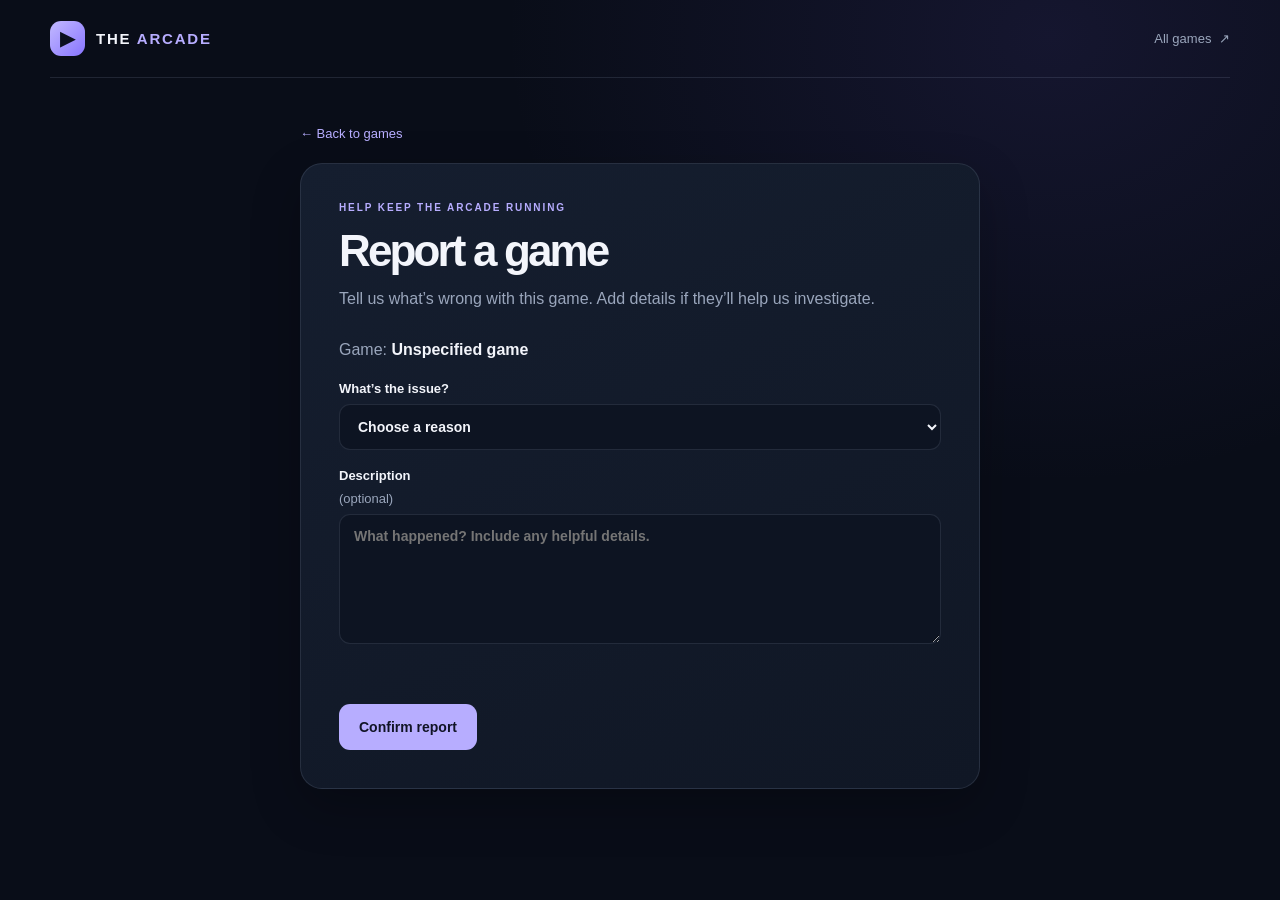
==== report.html @ 0aca0a50 "Add game reports and category navigation" ====
<!DOCTYPE html>
<html lang="en">
<head>
    <meta charset="UTF-8">
    <meta name="viewport" content="width=device-width, initial-scale=1.0">
    <meta name="theme-color" content="#0b1020">
    <title>Report a game</title>
    <link rel="stylesheet" href="gamesdesign.css">
    <link rel="icon" href="assets/gGames.jpg">
    <style>
        .report-main { width:min(680px, calc(100% - 32px)); margin:46px auto; }
        .report-card { padding:clamp(22px,5vw,38px); border:1px solid var(--line); border-radius:22px; background:linear-gradient(155deg,#151e2f,#101725); box-shadow:0 18px 50px rgba(0,0,0,.24); }
        .report-card h1 { margin:0 0 12px; font-size:clamp(30px,5vw,44px); }
        .report-intro { margin:0 0 28px; color:var(--muted); line-height:1.7; }
        .report-form { display:grid; gap:18px; }
        .report-form label { display:grid; gap:8px; color:var(--text); font-size:13px; font-weight:700; }
        .report-form select, .report-form textarea { width:100%; padding:13px 14px; border:1px solid var(--line); border-radius:11px; color:var(--text); background:#0d1422; font:inherit; font-size:14px; }
        .report-form textarea { min-height:130px; resize:vertical; }
        .report-form select:focus, .report-form textarea:focus { outline:2px solid var(--accent); outline-offset:2px; }
        .report-game { margin:0 0 22px; color:var(--muted); }
        .report-game strong { color:var(--text); }
        .report-submit { justify-self:start; min-height:46px; padding:0 20px; border:0; border-radius:11px; color:#111426; background:var(--accent-bright); font:700 14px Montserrat,Arial,sans-serif; cursor:pointer; }
        .report-submit:hover { background:#d0caff; }
        .report-status { min-height:24px; margin:0; color:#b7adff; font-size:13px; line-height:1.6; }
        .report-back { display:inline-block; margin-bottom:22px; color:#b7adff; font-size:13px; text-decoration:none; }
        .report-back:hover { color:#fff; }
    </style>
    <script src="report.js" defer></script>
</head>
<body>
    <header class="site-header"><a class="brand" href="index.html"><span class="brand-mark" aria-hidden="true">▶</span><span>THE <span class="brand-accent">ARCADE</span></span></a><a class="backup-link" href="index.html">All games <span aria-hidden="true">↗</span></a></header>
    <main class="report-main">
        <a class="report-back" href="index.html">← Back to games</a>
        <section class="report-card" aria-labelledby="report-title">
            <p class="eyebrow">HELP KEEP THE ARCADE RUNNING</p>
            <h1 id="report-title">Report a game</h1>
            <p class="report-intro">Tell us what’s wrong with this game. Add details if they’ll help us investigate.</p>
            <p class="report-game" id="reportGame"></p>
            <form class="report-form" id="reportForm">
                <label for="reason">What’s the issue?
                    <select id="reason" name="reason" required>
                        <option value="">Choose a reason</option>
                        <option>Game doesn't work</option>
                        <option>Game is blocked</option>
                        <option>Game is not appropriate</option>
                    </select>
                </label>
                <label for="description">Description <span style="color:var(--muted);font-weight:400">(optional)</span>
                    <textarea id="description" name="description" maxlength="1000" placeholder="What happened? Include any helpful details."></textarea>
                </label>
                <p class="report-status" id="reportStatus" role="status" aria-live="polite"></p>
                <button class="report-submit" type="submit">Confirm report</button>
            </form>
        </section>
    </main>
</body>
</html>
---- gamesdesign.css ----
@font-face {
    font-family: Montserrat;
    src: url(fonts/Montserrat-VariableFont_wght.ttf);
    font-display: swap;
}

:root {
    color-scheme: dark;
    --page: #090d18;
    --surface: #111827;
    --surface-raised: #172033;
    --text: #f3f5fb;
    --muted: #9aa6bc;
    --line: rgba(167, 183, 212, 0.14);
    --accent: #9b8cff;
    --accent-bright: #b7adff;
}

* { box-sizing: border-box; }

html { scroll-behavior: smooth; }

body {
    min-height: 100vh;
    margin: 0;
    color: var(--text);
    background:
        radial-gradient(ellipse at 82% 4%, rgba(80, 65, 160, 0.17), transparent 34rem),
        var(--page);
    font-family: Montserrat, Arial, sans-serif;
    text-align: left;
}

a { color: inherit; }

.site-header {
    width: min(1180px, calc(100% - 48px));
    height: 78px;
    margin: 0 auto;
    display: flex;
    align-items: center;
    justify-content: space-between;
    border-bottom: 1px solid var(--line);
}

.brand {
    display: inline-flex;
    align-items: center;
    gap: 11px;
    color: var(--text);
    font-size: 15px;
    font-weight: 800;
    letter-spacing: 0.12em;
    text-decoration: none;
}

.brand-mark {
    display: grid;
    width: 35px;
    height: 35px;
    place-items: center;
    border-radius: 11px;
    color: #0c1020;
    background: linear-gradient(135deg, #c2b9ff, #8875ff);
    font-size: 19px;
    letter-spacing: 0;
}

.brand-accent { color: var(--accent-bright); }

.backup-link {
    color: var(--muted);
    font-size: 13px;
    text-decoration: none;
    transition: color 160ms ease;
}

.backup-link:hover { color: var(--text); }
.backup-link span { padding-left: 4px; }

main { width: min(1180px, calc(100% - 48px)); margin: 0 auto; }

.hero {
    position: relative;
    display: flex;
    min-height: 370px;
    align-items: center;
    justify-content: space-between;
    overflow: hidden;
    margin: 32px 0 62px;
    padding: 48px 66px;
    border: 1px solid rgba(180, 170, 255, 0.16);
    border-radius: 28px;
    background: linear-gradient(112deg, #171b32 0%, #171a31 49%, #28224a 100%);
    box-shadow: 0 25px 80px rgba(0, 0, 0, 0.22);
}

.hero::after {
    position: absolute;
    inset: 0;
    content: "";
    pointer-events: none;
    background: linear-gradient(90deg, transparent 56%, rgba(155, 140, 255, 0.04));
}

.hero-copy { position: relative; z-index: 1; max-width: 590px; }
.eyebrow { margin: 0 0 15px; color: var(--accent-bright); font-size: 10px; font-weight: 800; letter-spacing: 0.19em; }
.status-dot { display: inline-block; width: 7px; height: 7px; margin: 0 8px 1px 0; border-radius: 50%; background: #83e6ba; box-shadow: 0 0 12px rgba(131, 230, 186, 0.65); }

h1 { margin: 0; font-size: clamp(42px, 6vw, 68px); font-weight: 800; letter-spacing: -0.065em; line-height: 1.03; }
h1 span { color: var(--accent-bright); }
.hero-description { max-width: 420px; margin: 19px 0 25px; color: #b5bed0; font-size: 14px; line-height: 1.8; }
.hero-meta { display: flex; align-items: center; gap: 12px; color: #a9b2c5; font-size: 11px; }
.game-count { color: var(--text); font-weight: 700; }
.meta-divider { width: 1px; height: 14px; background: rgba(255,255,255,.25); }

.hero-art { position: relative; width: 260px; height: 240px; margin: 0 40px 0 20px; flex: 0 0 260px; }
.art-orbit { position: absolute; inset: 16px; border: 1px solid rgba(192, 182, 255, 0.2); border-radius: 50%; transform: rotate(-25deg) scaleY(.55); }
.orbit-two { inset: 37px -1px; transform: rotate(38deg) scaleY(.58); border-color: rgba(192, 182, 255, 0.13); }
.art-card { position: absolute; top: 54px; left: 80px; display: grid; width: 105px; height: 125px; place-items: center; border: 1px solid rgba(255,255,255,.27); border-radius: 24px; background: linear-gradient(145deg, #aa9bff, #6754cb); box-shadow: 0 22px 65px rgba(126, 103, 255, .35), inset 0 1px 1px rgba(255,255,255,.45); transform: rotate(10deg); }
.art-card span { display: grid; width: 48px; height: 48px; place-items: center; padding-left: 4px; border-radius: 50%; color: #7866da; background: #f4f1ff; font-size: 18px; }
.art-spark { position: absolute; z-index: 1; color: #d3ccff; }
.spark-one { top: 22px; right: 34px; font-size: 30px; }
.spark-two { bottom: 30px; left: 30px; color: #8e7dff; font-size: 24px; }

.library { padding-bottom: 54px; }
.section-heading { display: flex; align-items: end; justify-content: space-between; gap: 20px; margin-bottom: 22px; }
.section-heading .eyebrow { margin-bottom: 8px; }
h2 { margin: 0; font-size: clamp(23px, 3vw, 30px); letter-spacing: -0.04em; }
.section-note { margin: 0 0 3px; color: var(--muted); font-size: 12px; }

.category-nav { display: flex; gap: 8px; overflow-x: auto; padding: 1px 1px 14px; scrollbar-width: thin; }
.category-link { flex: 0 0 auto; padding: 10px 15px; border: 1px solid var(--line); border-radius: 999px; color: #b8c0d0; background: rgba(255,255,255,.025); font-size: 11px; font-weight: 650; text-decoration: none; transition: .18s ease; }
.category-link:hover { border-color: rgba(183,173,255,.55); color: var(--text); background: rgba(155,140,255,.1); }
.category-link.active { border-color: transparent; color: #111426; background: var(--accent-bright); }

.search-wrap { display: flex; height: 54px; align-items: center; gap: 12px; margin: 13px 0 17px; padding: 0 17px; border: 1px solid var(--line); border-radius: 14px; background: var(--surface); transition: border-color .2s, box-shadow .2s; }
.search-wrap:focus-within { border-color: rgba(183,173,255,.65); box-shadow: 0 0 0 3px rgba(155,140,255,.11); }
.search-icon { color: var(--accent-bright); font-size: 24px; line-height: 1; transform: rotate(-20deg); }
#searchInput { width: 100%; min-width: 0; border: 0; outline: 0; color: var(--text); background: transparent; font: inherit; font-size: 13px; }
#searchInput::placeholder { color: #7e899e; }
#searchInput::-webkit-search-cancel-button { cursor: pointer; }
.search-hint { flex: 0 0 auto; color: #768198; font-size: 10px; }

.announcement { display: flex; align-items: center; gap: 9px; margin: 0 0 15px; color: #aeb8ca; font-size: 11px; }
.announcement-icon { color: var(--accent-bright); }
.game-container { display: grid; grid-template-columns: repeat(auto-fit, minmax(190px, 1fr)); gap: 16px; padding: 0; max-width: none; margin: 0; }
.game { min-width: 0; overflow: hidden; padding: 9px 9px 14px; border: 1px solid var(--line); border-radius: 16px; background: linear-gradient(155deg, #151e2f, #101725); box-shadow: 0 8px 22px rgba(0,0,0,.12); transition: transform .2s ease, border-color .2s ease, box-shadow .2s ease; }
.game:hover { transform: translateY(-4px); border-color: rgba(183,173,255,.36); box-shadow: 0 14px 30px rgba(0,0,0,.24); }
.game img { display: block; width: 100%; aspect-ratio: 16 / 10; object-fit: cover; border-radius: 10px; background: #202a3d; }
.game a { display: block; margin-top: 11px; color: var(--text); font-size: 12px; font-weight: 700; text-decoration: none; }
.game a:first-child { margin: 0; }
.game a:not(:first-child) { padding: 0 4px; }
.game a:hover { color: var(--accent-bright); }

.site-footer { display: flex; justify-content: space-between; gap: 16px; width: min(1180px, calc(100% - 48px)); margin: 0 auto; padding: 22px 0 30px; border-top: 1px solid var(--line); color: #78849a; font-size: 10px; }

#scrollToTopBtn { display: none; position: fixed; right: 24px; bottom: 24px; z-index: 99; align-items: center; gap: 8px; border: 1px solid rgba(255,255,255,.16); border-radius: 12px; padding: 12px 15px; color: #111426; background: var(--accent-bright); box-shadow: 0 8px 26px rgba(0,0,0,.3); cursor: pointer; font: inherit; font-size: 12px; font-weight: 750; }
#scrollToTopBtn:hover { background: #d0caff; }

@media (max-width: 700px) {
    .site-header, main, .site-footer { width: min(100% - 32px, 1180px); }
    .site-header { height: 68px; }
    .hero { min-height: 330px; margin: 20px 0 44px; padding: 38px 28px; border-radius: 22px; }
    .hero-art { position: absolute; right: -92px; bottom: -22px; opacity: .35; transform: scale(.85); }
    .hero-copy { max-width: 100%; }
    .hero-description { max-width: 340px; }
    .section-heading { align-items: start; flex-direction: column; gap: 8px; }
    .game-container { grid-template-columns: repeat(auto-fit, minmax(145px, 1fr)); gap: 11px; }
    .game { padding: 7px 7px 11px; }
    .search-hint { display: none; }
}

@media (prefers-reduced-motion: reduce) {
    html { scroll-behavior: auto; }
    *, *::before, *::after { transition-duration: .01ms !important; }
}
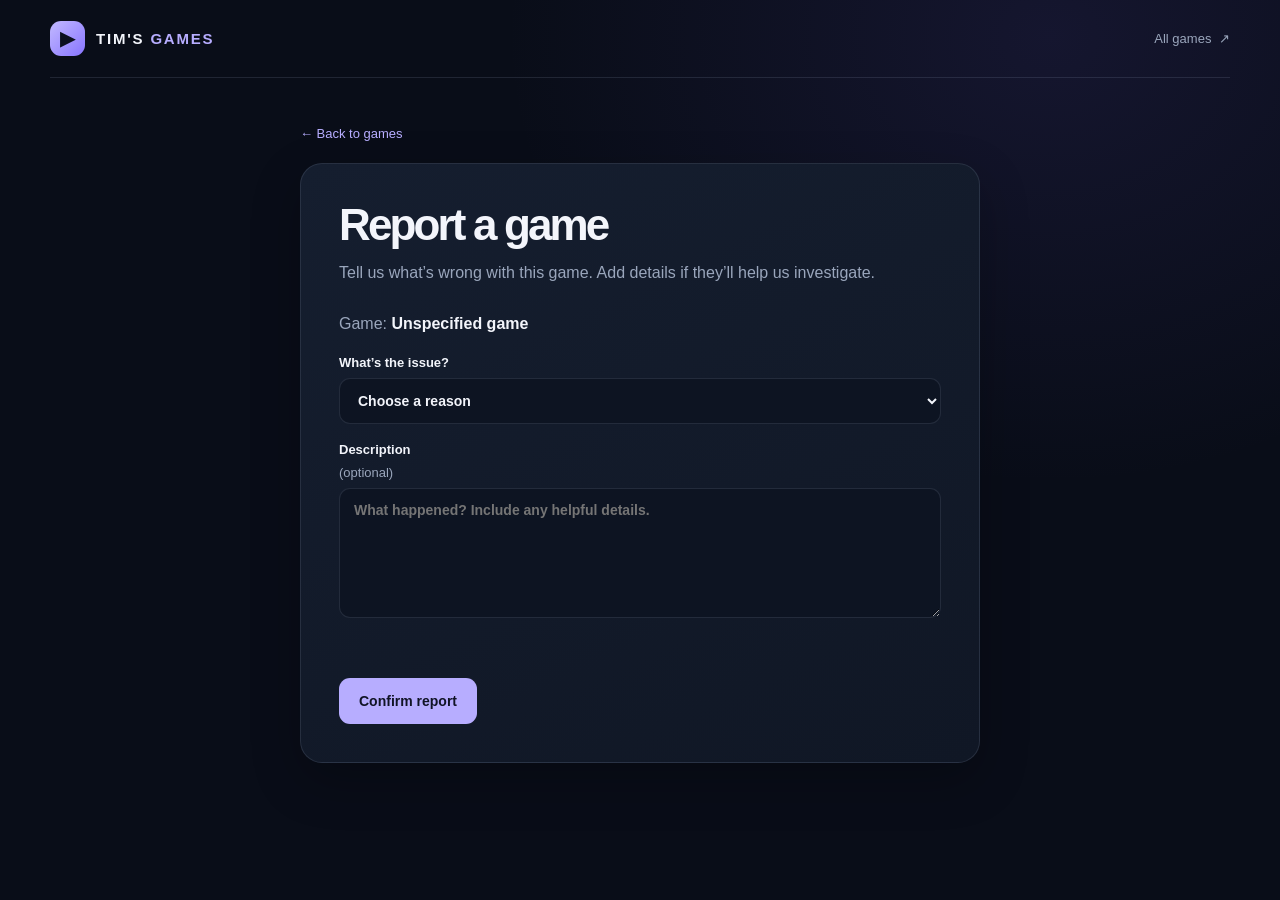
==== commit 9a55b45c: "Update Tim's Games branding and report button styling" ====
--- a/report.html
+++ b/report.html
@@ -4,7 +4,7 @@
     <meta charset="UTF-8">
     <meta name="viewport" content="width=device-width, initial-scale=1.0">
     <meta name="theme-color" content="#0b1020">
-    <title>Report a game</title>
+    <title>Report a game | Tim's Games</title>
     <link rel="stylesheet" href="gamesdesign.css">
     <link rel="icon" href="assets/gGames.jpg">
     <style>
@@ -28,11 +28,10 @@
     <script src="report.js" defer></script>
 </head>
 <body>
-    <header class="site-header"><a class="brand" href="index.html"><span class="brand-mark" aria-hidden="true">▶</span><span>THE <span class="brand-accent">ARCADE</span></span></a><a class="backup-link" href="index.html">All games <span aria-hidden="true">↗</span></a></header>
+    <header class="site-header"><a class="brand" href="index.html"><span class="brand-mark" aria-hidden="true">▶</span><span>TIM'S <span class="brand-accent">GAMES</span></span></a><a class="backup-link" href="index.html">All games <span aria-hidden="true">↗</span></a></header>
     <main class="report-main">
         <a class="report-back" href="index.html">← Back to games</a>
         <section class="report-card" aria-labelledby="report-title">
-            <p class="eyebrow">HELP KEEP THE ARCADE RUNNING</p>
             <h1 id="report-title">Report a game</h1>
             <p class="report-intro">Tell us what’s wrong with this game. Add details if they’ll help us investigate.</p>
             <p class="report-game" id="reportGame"></p>
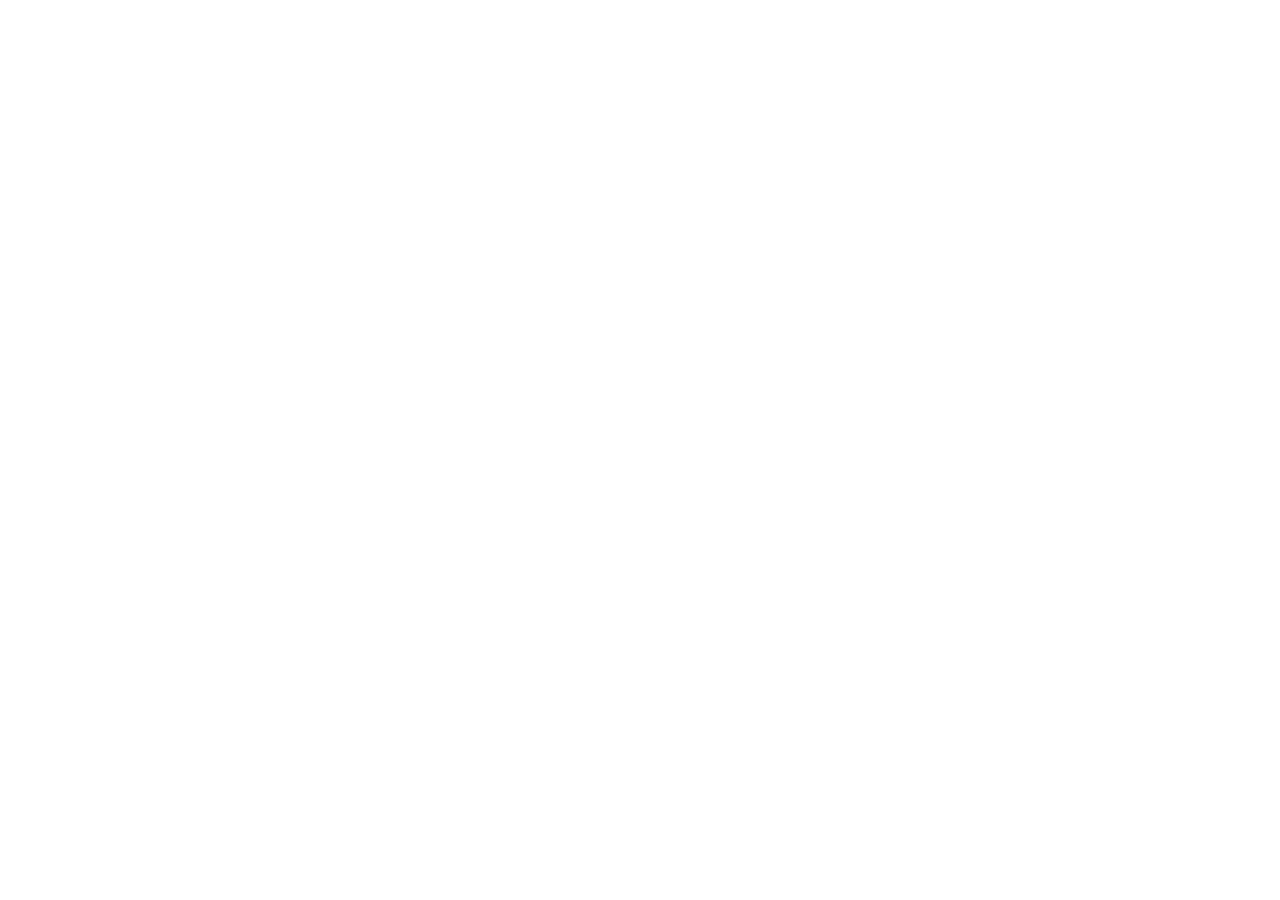
==== commit 3aaf421c: "Route feedback and game reports to Google Form" ====
--- a/report.html
+++ b/report.html
@@ -4,53 +4,18 @@
     <meta charset="UTF-8">
     <meta name="viewport" content="width=device-width, initial-scale=1.0">
     <meta name="theme-color" content="#0b1020">
-    <title>Report a game | Tim's Games</title>
+    <meta http-equiv="refresh" content="0; url=https://docs.google.com/forms/d/e/1FAIpQLSduSqSDUYzhNrz-5Ma_DIyV7inqtkY7JyVpPemY4zXF_Qyd4g/viewform?usp=publish-editor">
+    <title>Feedback | Tim's Games</title>
     <link rel="stylesheet" href="gamesdesign.css">
     <link rel="icon" href="assets/gGames.jpg">
-    <style>
-        .report-main { width:min(680px, calc(100% - 32px)); margin:46px auto; }
-        .report-card { padding:clamp(22px,5vw,38px); border:1px solid var(--line); border-radius:22px; background:linear-gradient(155deg,#151e2f,#101725); box-shadow:0 18px 50px rgba(0,0,0,.24); }
-        .report-card h1 { margin:0 0 12px; font-size:clamp(30px,5vw,44px); }
-        .report-intro { margin:0 0 28px; color:var(--muted); line-height:1.7; }
-        .report-form { display:grid; gap:18px; }
-        .report-form label { display:grid; gap:8px; color:var(--text); font-size:13px; font-weight:700; }
-        .report-form select, .report-form textarea { width:100%; padding:13px 14px; border:1px solid var(--line); border-radius:11px; color:var(--text); background:#0d1422; font:inherit; font-size:14px; }
-        .report-form textarea { min-height:130px; resize:vertical; }
-        .report-form select:focus, .report-form textarea:focus { outline:2px solid var(--accent); outline-offset:2px; }
-        .report-game { margin:0 0 22px; color:var(--muted); }
-        .report-game strong { color:var(--text); }
-        .report-submit { justify-self:start; min-height:46px; padding:0 20px; border:0; border-radius:11px; color:#111426; background:var(--accent-bright); font:700 14px Montserrat,Arial,sans-serif; cursor:pointer; }
-        .report-submit:hover { background:#d0caff; }
-        .report-status { min-height:24px; margin:0; color:#b7adff; font-size:13px; line-height:1.6; }
-        .report-back { display:inline-block; margin-bottom:22px; color:#b7adff; font-size:13px; text-decoration:none; }
-        .report-back:hover { color:#fff; }
-    </style>
-    <script src="report.js" defer></script>
+    <script>
+        window.location.replace('https://docs.google.com/forms/d/e/1FAIpQLSduSqSDUYzhNrz-5Ma_DIyV7inqtkY7JyVpPemY4zXF_Qyd4g/viewform?usp=publish-editor');
+    </script>
 </head>
 <body>
-    <header class="site-header"><a class="brand" href="index.html"><span class="brand-mark" aria-hidden="true">▶</span><span>TIM'S <span class="brand-accent">GAMES</span></span></a><a class="backup-link" href="index.html">All games <span aria-hidden="true">↗</span></a></header>
-    <main class="report-main">
-        <a class="report-back" href="index.html">← Back to games</a>
-        <section class="report-card" aria-labelledby="report-title">
-            <h1 id="report-title">Report a game</h1>
-            <p class="report-intro">Tell us what’s wrong with this game. Add details if they’ll help us investigate.</p>
-            <p class="report-game" id="reportGame"></p>
-            <form class="report-form" id="reportForm">
-                <label for="reason">What’s the issue?
-                    <select id="reason" name="reason" required>
-                        <option value="">Choose a reason</option>
-                        <option>Game doesn't work</option>
-                        <option>Game is blocked</option>
-                        <option>Game is not appropriate</option>
-                    </select>
-                </label>
-                <label for="description">Description <span style="color:var(--muted);font-weight:400">(optional)</span>
-                    <textarea id="description" name="description" maxlength="1000" placeholder="What happened? Include any helpful details."></textarea>
-                </label>
-                <p class="report-status" id="reportStatus" role="status" aria-live="polite"></p>
-                <button class="report-submit" type="submit">Confirm report</button>
-            </form>
-        </section>
+    <main style="width:min(680px, calc(100% - 32px));margin:46px auto">
+        <h1>Opening feedback form…</h1>
+        <p>If you aren’t redirected, <a href="https://docs.google.com/forms/d/e/1FAIpQLSduSqSDUYzhNrz-5Ma_DIyV7inqtkY7JyVpPemY4zXF_Qyd4g/viewform?usp=publish-editor">open the feedback form</a>.</p>
     </main>
 </body>
 </html>
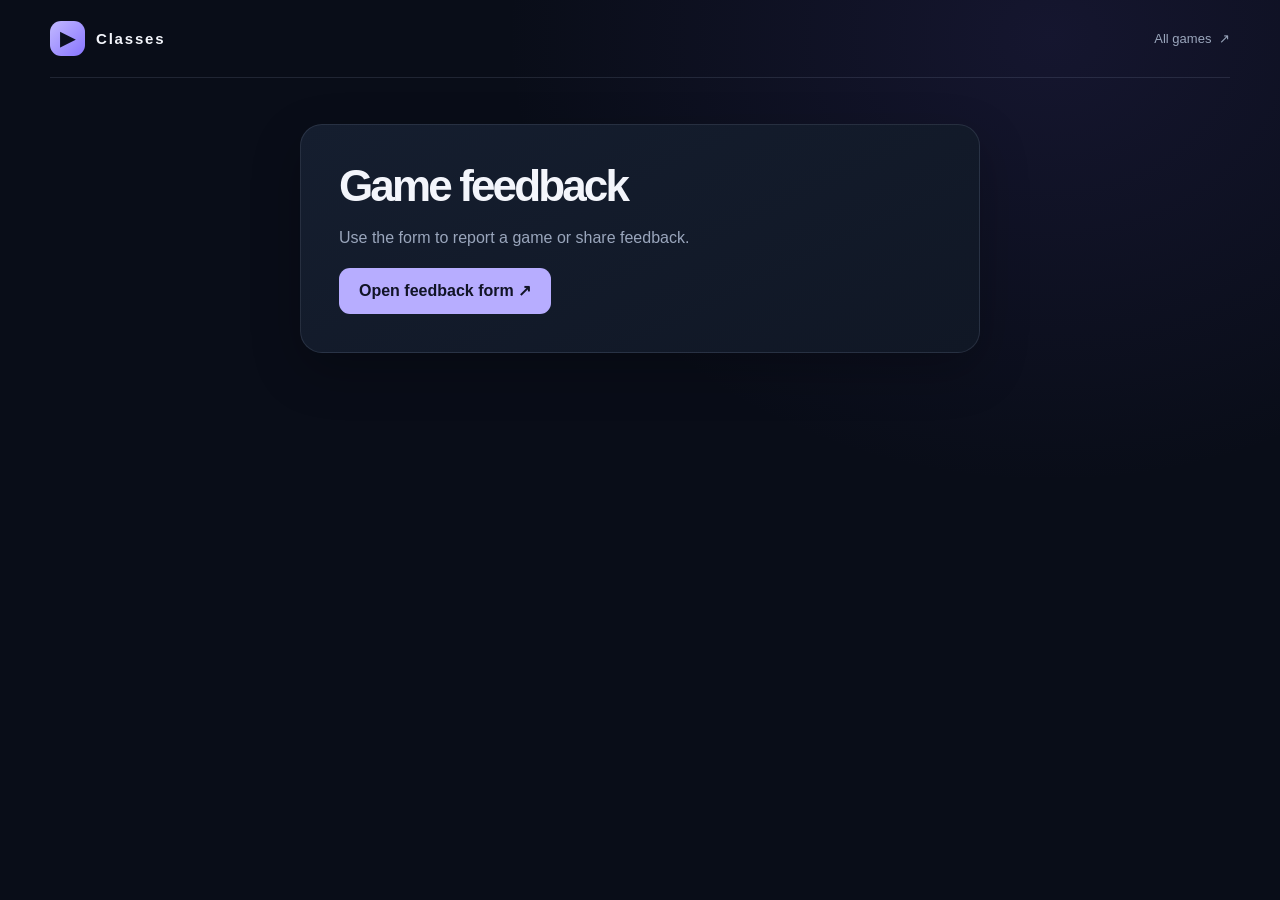
==== commit 963818b0: "Keep Classes branding and open feedback in a new tab" ====
--- a/report.html
+++ b/report.html
@@ -4,18 +4,26 @@
     <meta charset="UTF-8">
     <meta name="viewport" content="width=device-width, initial-scale=1.0">
     <meta name="theme-color" content="#0b1020">
-    <meta http-equiv="refresh" content="0; url=https://docs.google.com/forms/d/e/1FAIpQLSduSqSDUYzhNrz-5Ma_DIyV7inqtkY7JyVpPemY4zXF_Qyd4g/viewform?usp=publish-editor">
-    <title>Feedback | Tim's Games</title>
+    <title>Classes</title>
     <link rel="stylesheet" href="gamesdesign.css">
     <link rel="icon" href="assets/gGames.jpg">
-    <script>
-        window.location.replace('https://docs.google.com/forms/d/e/1FAIpQLSduSqSDUYzhNrz-5Ma_DIyV7inqtkY7JyVpPemY4zXF_Qyd4g/viewform?usp=publish-editor');
-    </script>
+    <style>
+        .feedback-main { width:min(680px, calc(100% - 32px)); margin:46px auto; }
+        .feedback-card { padding:clamp(22px,5vw,38px); border:1px solid var(--line); border-radius:22px; background:linear-gradient(155deg,#151e2f,#101725); box-shadow:0 18px 50px rgba(0,0,0,.24); }
+        .feedback-card h1 { margin:0 0 12px; font-size:clamp(30px,5vw,44px); }
+        .feedback-card p { color:var(--muted); line-height:1.7; }
+        .feedback-link-button { display:inline-flex; min-height:46px; align-items:center; padding:0 20px; border-radius:11px; color:#111426; background:var(--accent-bright); font-weight:700; text-decoration:none; }
+        .feedback-link-button:hover { background:#d0caff; }
+    </style>
 </head>
 <body>
-    <main style="width:min(680px, calc(100% - 32px));margin:46px auto">
-        <h1>Opening feedback form…</h1>
-        <p>If you aren’t redirected, <a href="https://docs.google.com/forms/d/e/1FAIpQLSduSqSDUYzhNrz-5Ma_DIyV7inqtkY7JyVpPemY4zXF_Qyd4g/viewform?usp=publish-editor">open the feedback form</a>.</p>
+    <header class="site-header"><a class="brand" href="index.html"><span class="brand-mark" aria-hidden="true">▶</span><span>Classes</span></a><a class="backup-link" href="index.html">All games <span aria-hidden="true">↗</span></a></header>
+    <main class="feedback-main">
+        <section class="feedback-card" aria-labelledby="feedback-title">
+            <h1 id="feedback-title">Game feedback</h1>
+            <p>Use the form to report a game or share feedback.</p>
+            <a class="feedback-link-button" href="https://docs.google.com/forms/d/e/1FAIpQLSduSqSDUYzhNrz-5Ma_DIyV7inqtkY7JyVpPemY4zXF_Qyd4g/viewform" target="_blank" rel="noopener noreferrer">Open feedback form ↗</a>
+        </section>
     </main>
 </body>
 </html>
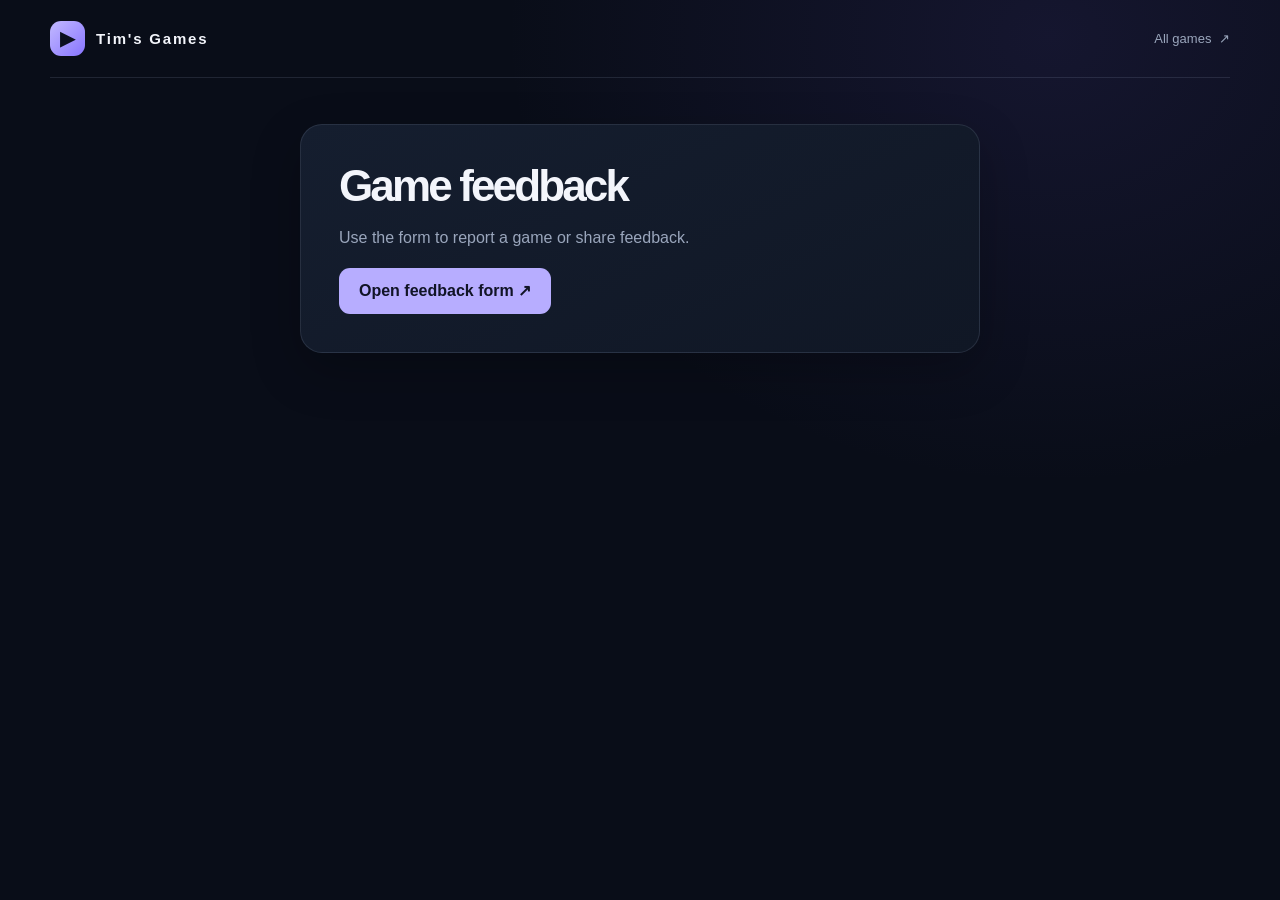
==== commit a8978d18: "Update visible site header to Tim's Games" ====
--- a/report.html
+++ b/report.html
@@ -17,7 +17,7 @@
     </style>
 </head>
 <body>
-    <header class="site-header"><a class="brand" href="index.html"><span class="brand-mark" aria-hidden="true">▶</span><span>Classes</span></a><a class="backup-link" href="index.html">All games <span aria-hidden="true">↗</span></a></header>
+    <header class="site-header"><a class="brand" href="index.html"><span class="brand-mark" aria-hidden="true">▶</span><span>Tim's Games</span></a><a class="backup-link" href="index.html">All games <span aria-hidden="true">↗</span></a></header>
     <main class="feedback-main">
         <section class="feedback-card" aria-labelledby="feedback-title">
             <h1 id="feedback-title">Game feedback</h1>
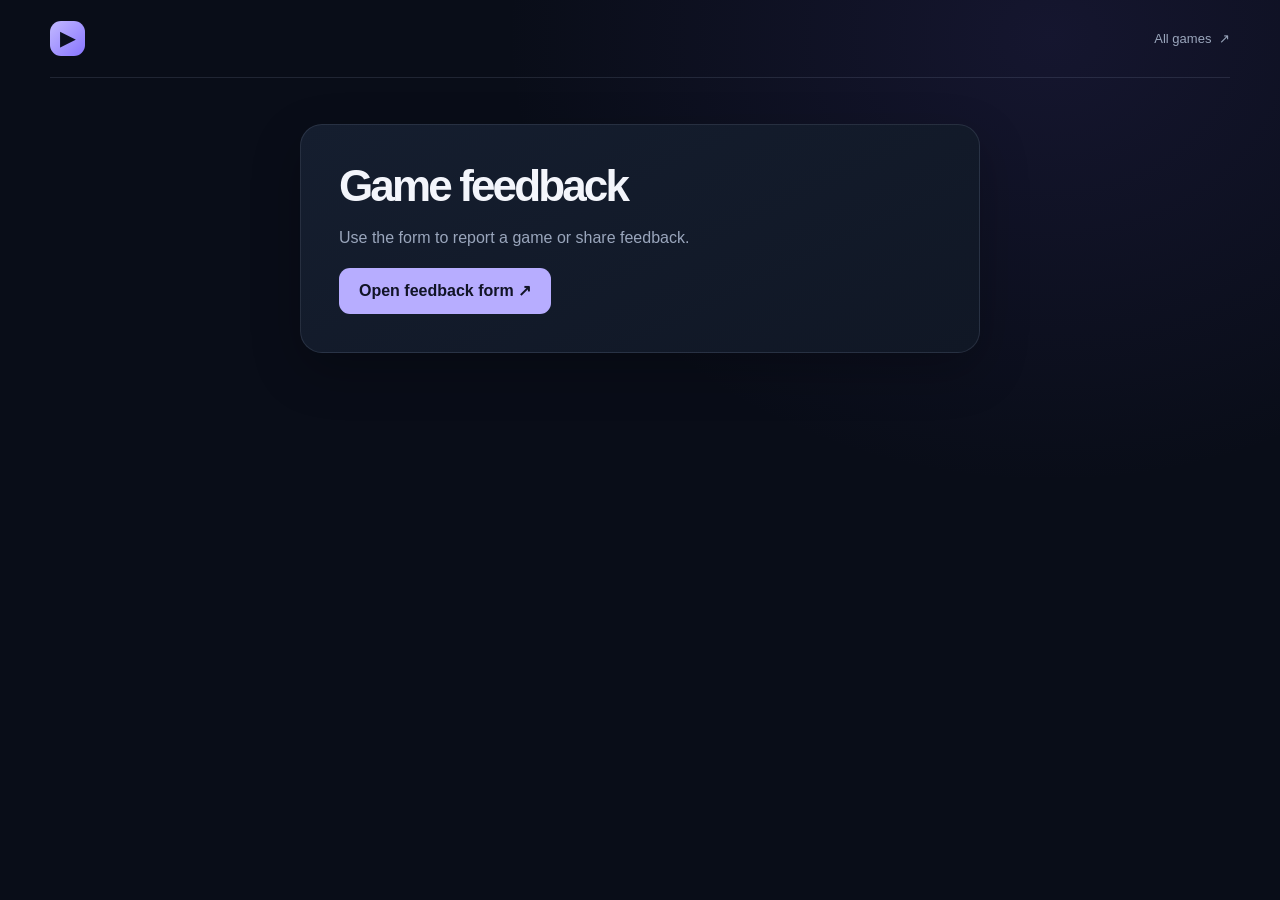
==== commit c978060f: "Remove site name from feedback page header" ====
--- a/report.html
+++ b/report.html
@@ -17,7 +17,7 @@
     </style>
 </head>
 <body>
-    <header class="site-header"><a class="brand" href="index.html"><span class="brand-mark" aria-hidden="true">▶</span><span>Tim's Games</span></a><a class="backup-link" href="index.html">All games <span aria-hidden="true">↗</span></a></header>
+    <header class="site-header"><a class="brand" href="index.html"><span class="brand-mark" aria-hidden="true">▶</span></a><a class="backup-link" href="index.html">All games <span aria-hidden="true">↗</span></a></header>
     <main class="feedback-main">
         <section class="feedback-card" aria-labelledby="feedback-title">
             <h1 id="feedback-title">Game feedback</h1>
